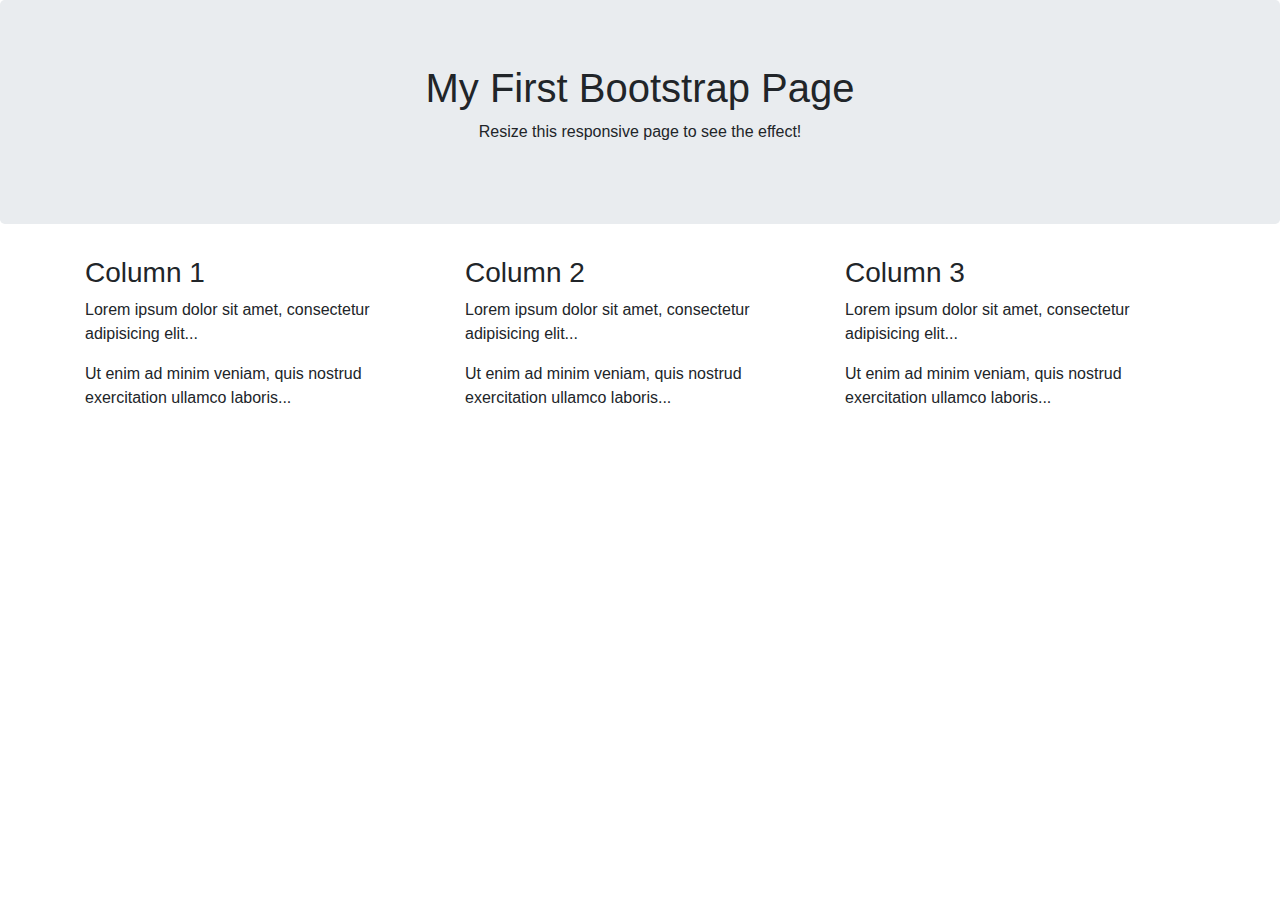
==== index.html @ c86adfaa "Inicializacija" ====
<!DOCTYPE html>
<html lang="en">
<head>
  <title>Bootstrap Example</title>
  <meta charset="utf-8">
  <meta name="viewport" content="width=device-width, initial-scale=1">
  <link rel="stylesheet" href="https://maxcdn.bootstrapcdn.com/bootstrap/4.3.1/css/bootstrap.min.css">
  <script src="https://ajax.googleapis.com/ajax/libs/jquery/3.3.1/jquery.min.js"></script>
  <script src="https://cdnjs.cloudflare.com/ajax/libs/popper.js/1.14.7/umd/popper.min.js"></script>
  <script src="https://maxcdn.bootstrapcdn.com/bootstrap/4.3.1/js/bootstrap.min.js"></script>
</head>
<body>

<div class="jumbotron text-center">
  <h1>My First Bootstrap Page</h1>
  <p>Resize this responsive page to see the effect!</p> 
</div>
  
<div class="container">
  <div class="row">
    <div class="col-sm-4">
      <h3>Column 1</h3>
      <p>Lorem ipsum dolor sit amet, consectetur adipisicing elit...</p>
      <p>Ut enim ad minim veniam, quis nostrud exercitation ullamco laboris...</p>
    </div>
    <div class="col-sm-4">
      <h3>Column 2</h3>
      <p>Lorem ipsum dolor sit amet, consectetur adipisicing elit...</p>
      <p>Ut enim ad minim veniam, quis nostrud exercitation ullamco laboris...</p>
    </div>
    <div class="col-sm-4">
      <h3>Column 3</h3>        
      <p>Lorem ipsum dolor sit amet, consectetur adipisicing elit...</p>
      <p>Ut enim ad minim veniam, quis nostrud exercitation ullamco laboris...</p>
    </div>
  </div>
</div>

</body>
</html>
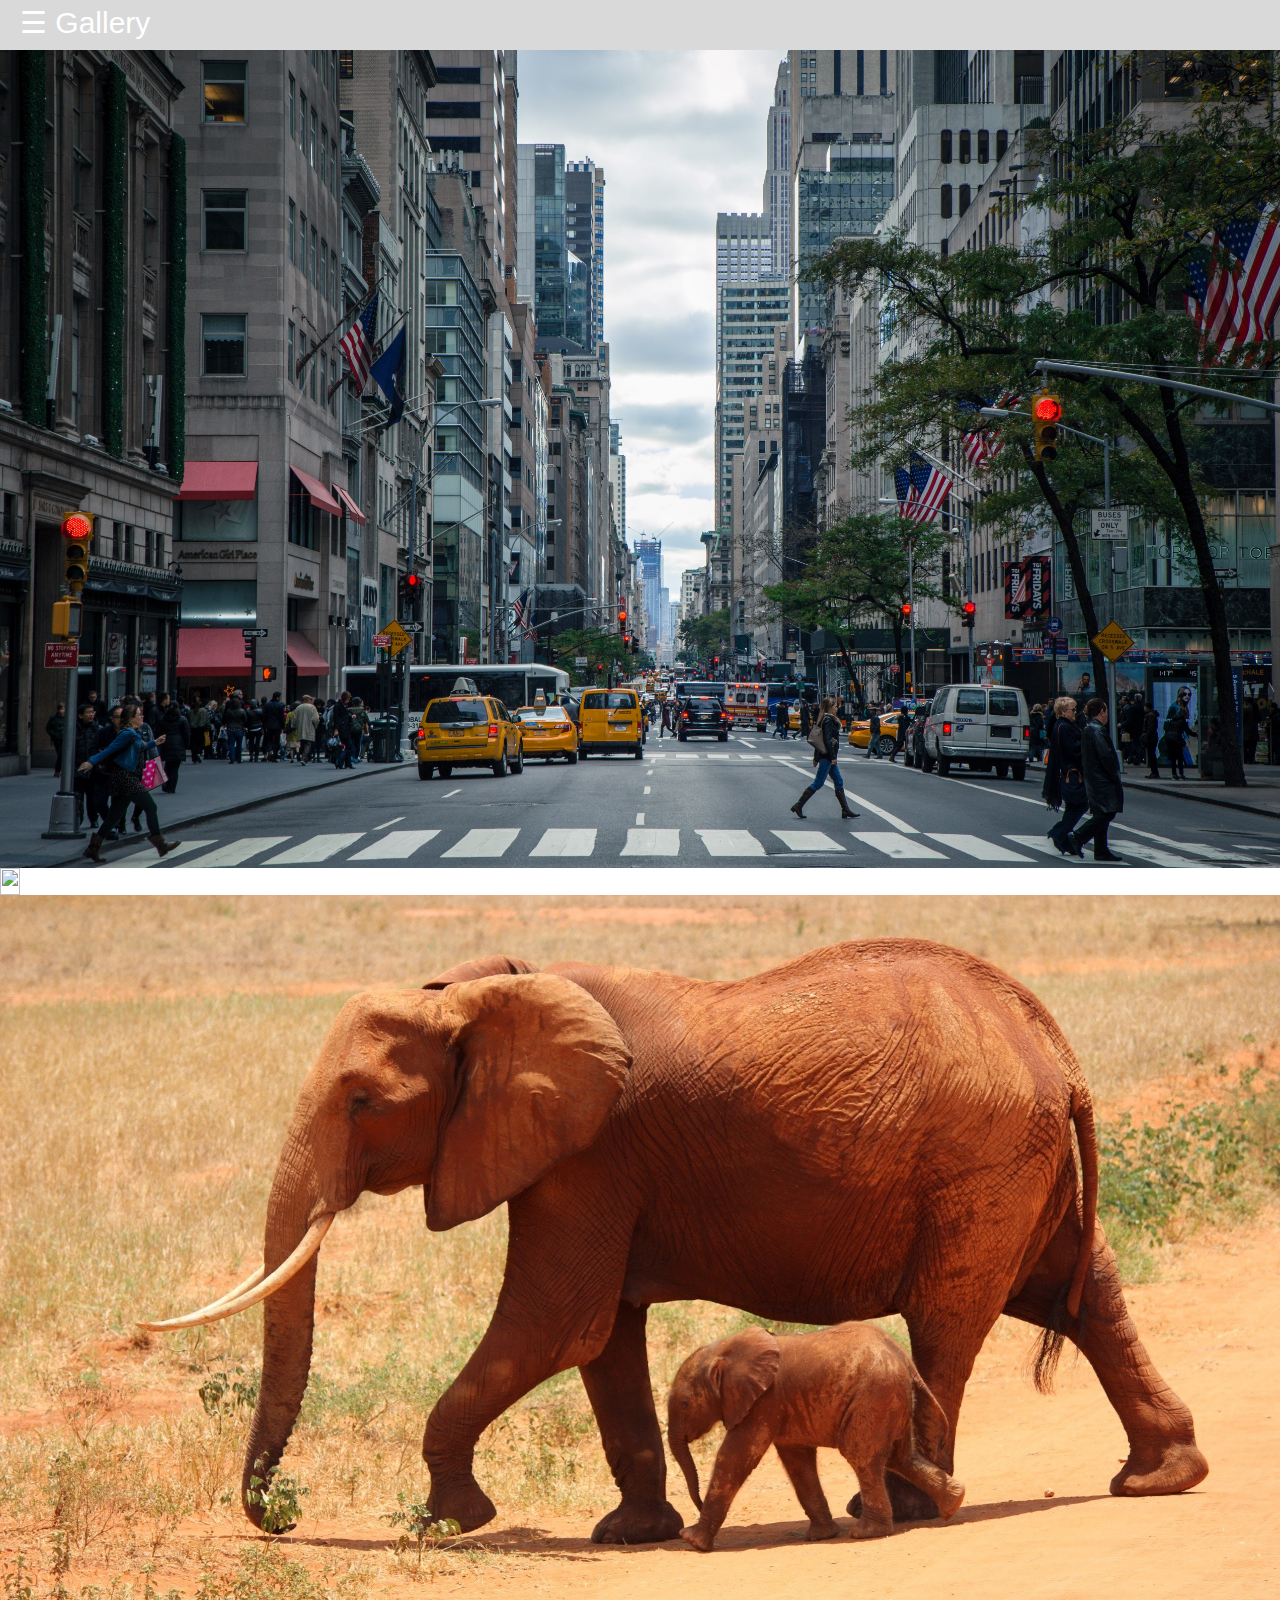
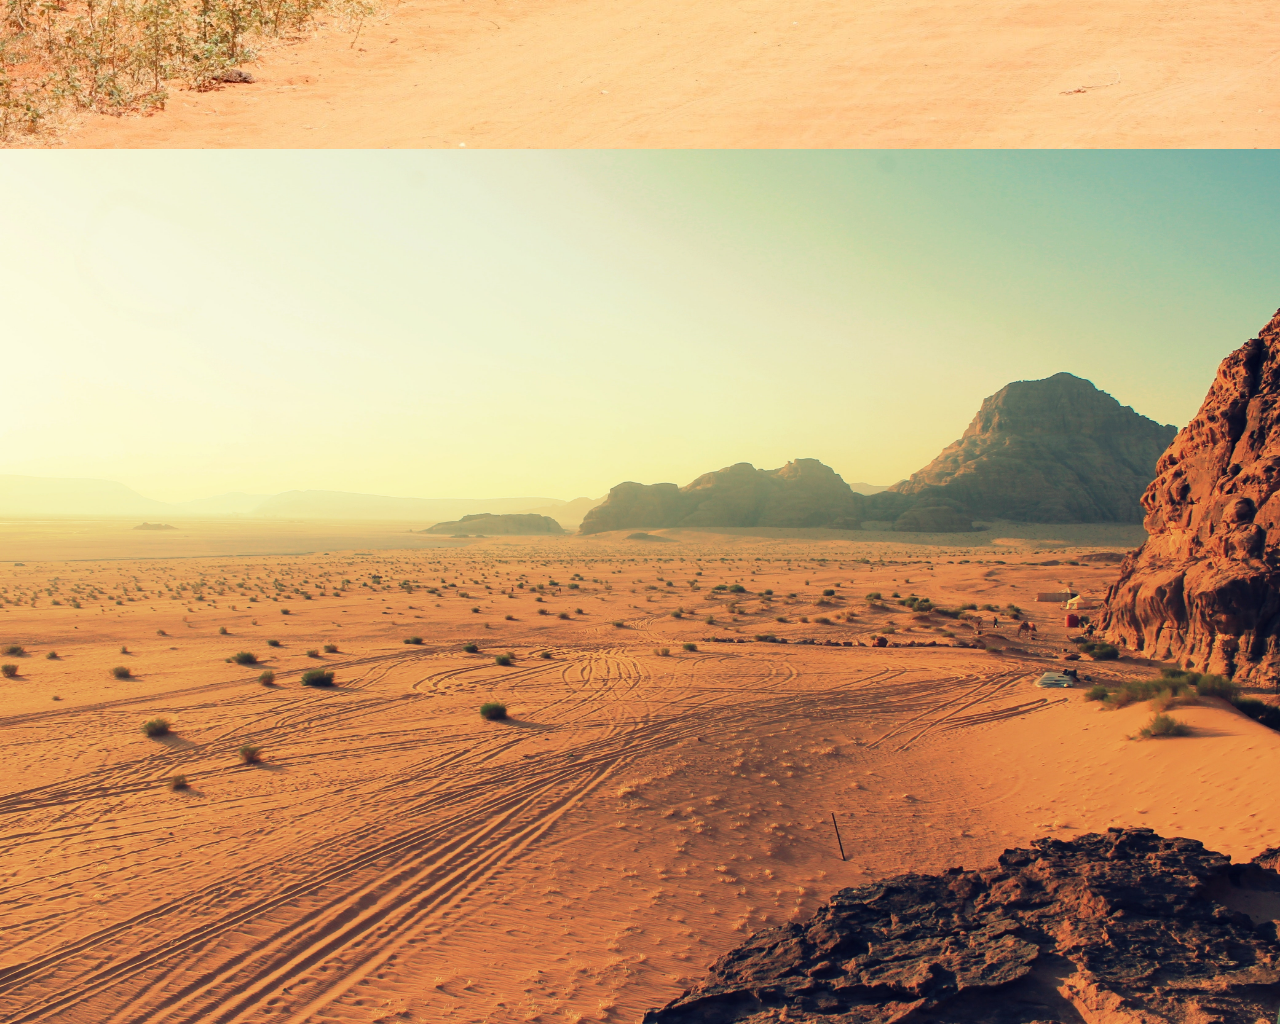
==== commit 99bc1386: "Zacetna stran narjena" ====
--- a/index.html
+++ b/index.html
@@ -2,39 +2,75 @@
 <html lang="en">
 <head>
   <title>Bootstrap Example</title>
+  <head>
   <meta charset="utf-8">
   <meta name="viewport" content="width=device-width, initial-scale=1">
   <link rel="stylesheet" href="https://maxcdn.bootstrapcdn.com/bootstrap/4.3.1/css/bootstrap.min.css">
+  <link rel="stylesheet" type="text/css" href="mystyle.css">
   <script src="https://ajax.googleapis.com/ajax/libs/jquery/3.3.1/jquery.min.js"></script>
   <script src="https://cdnjs.cloudflare.com/ajax/libs/popper.js/1.14.7/umd/popper.min.js"></script>
   <script src="https://maxcdn.bootstrapcdn.com/bootstrap/4.3.1/js/bootstrap.min.js"></script>
+  <link rel="stylesheet" href="https://cdnjs.cloudflare.com/ajax/libs/font-awesome/4.7.0/css/font-awesome.min.css">
 </head>
 <body>
-
-<div class="jumbotron text-center">
-  <h1>My First Bootstrap Page</h1>
-  <p>Resize this responsive page to see the effect!</p> 
-</div>
-  
-<div class="container">
-  <div class="row">
-    <div class="col-sm-4">
-      <h3>Column 1</h3>
-      <p>Lorem ipsum dolor sit amet, consectetur adipisicing elit...</p>
-      <p>Ut enim ad minim veniam, quis nostrud exercitation ullamco laboris...</p>
-    </div>
-    <div class="col-sm-4">
-      <h3>Column 2</h3>
-      <p>Lorem ipsum dolor sit amet, consectetur adipisicing elit...</p>
-      <p>Ut enim ad minim veniam, quis nostrud exercitation ullamco laboris...</p>
-    </div>
-    <div class="col-sm-4">
-      <h3>Column 3</h3>        
-      <p>Lorem ipsum dolor sit amet, consectetur adipisicing elit...</p>
-      <p>Ut enim ad minim veniam, quis nostrud exercitation ullamco laboris...</p>
-    </div>
+<div id="myNav" class="overlay">
+  <a href="javascript:void(0)" class="closebtn" onclick="closeNav()">&times;</a>
+  <div class="overlay-content">
+    <a href="cities.html">Citites</a>
+    <a href="travel.html">Travel</a>
+    <a href="animals.html">Animals</a>
+    <a href="deserts.html">Deserts</a>
   </div>
 </div>
 
+
+
+
+<script>
+function openNav() {
+  document.getElementById("myNav").style.width = "30%";
+}
+
+function closeNav() {
+  document.getElementById("myNav").style.width = "0%";
+}
+
+$(window).scroll(function () {
+    if ($(window).scrollTop() >= 0) {
+        $('#scroller').css('top', $(window).scrollTop());
+    }
+}
+);
+</script>
+
+<div id="scroller">
+		<span style="font-size:30px;cursor:pointer;color:white;padding-left:20px" onclick="openNav()">&#9776; Gallery</span>
+</div>
+
+<div class="container-fluid">
+  <div class="row">
+  	<a href="cities.html">
+      <img class="img-scale" src="images/cities/city1.jpg"></img>
+    </a>
+  </div>
+   <div class="row">
+   	<a href="travel.html">
+      <img class="img-scale" src="images/travel/travel4.jpg"></img>   
+    </a>
+  </div>
+  <div class="row">
+  	<a href="animals.html">
+      <img class="img-scale" src="images/animals/animal5.jpg"></img>   
+    </a>
+  </div>
+  <div class="row">
+  	<a href="deserts.html">
+      <img class="img-scale" src="images/deserts/desert2.jpg"></img>   
+    </a>
+  </div>
+</div>
+
+
+
 </body>
 </html>
--- a/mystyle.css
+++ b/mystyle.css
@@ -0,0 +1,136 @@
+.padding-0 {
+    padding-right: 0;
+    padding-left: 0;
+}
+
+.nomargin {
+	margin: 0px 0px;
+}
+
+.img-scale {
+	display: block;
+	width: 100%;
+	height: 100%;
+}
+
+.carousel-inner > .item > img, .carousel-inner > .item > a > img {
+    width: 100%;
+}
+.section-box-eleven {
+        background: radial-gradient(#6e6e6e,#2f2f2f);
+        background: -webkit-radial-gradient(#6e6e6e,#2f2f2f);
+        background: -moz-radial-gradient(#6e6e6e,#2f2f2f);
+        color: #fff;
+        position: relative;
+        overflow: hidden;
+    }
+
+.section-box-eleven figure {
+    position: absolute;
+    width: 100%;
+    height: 35%;
+    bottom: -55%;
+    transition: ease-in-out .33s;
+    background-color: #659DBD;
+    border-top: 1px solid #fff;
+}
+
+.section-box-eleven:hover figure {
+    bottom: -10%;
+}
+
+.section-box-eleven img {
+    height: 100%;
+}
+
+.square {
+	height: 100%;
+	width: 100%;
+	background-color: #659DBD;
+}
+
+body {
+  font-family: 'Lato', sans-serif;
+  top: 0;
+  position: relative;
+}
+
+.overlay {
+  height: 100%;
+  width: 0;
+  position: fixed;
+  z-index: 1;
+  top: 0;
+  left: 0px;
+  background-color: rgb(255,255,255);
+  background-color: rgba(255,255,255, 1);
+  overflow-x: hidden;
+  transition: 0.5s;
+}
+
+.overlay-content {
+  position: relative;
+  top: 25%;
+  width: 100%;
+  text-align: center;
+  margin-top: 30px;
+}
+
+.overlay a {
+  padding: 8px;
+  text-decoration: none;
+  font-size: 26px;
+  color: #818181;
+  display: block;
+  transition: 0.3s;
+}
+
+.overlay a:hover, .overlay a:focus {
+  color: #f1f1f1;
+}
+
+.overlay .closebtn {
+  position: absolute;
+  top: 20px;
+  right: 45px;
+  font-size: 60px;
+}
+
+@media screen and (max-height: 450px) {
+  .overlay a {font-size: 20px}
+  .overlay .closebtn {
+  font-size: 40px;
+  top: 15px;
+  right: 35px;
+  }
+}
+
+#scroller {
+    position: relative;
+    top: 0;
+    width: 100%;
+    background: rgb(0, 0, 0, 0.15);
+    height: 50px;
+}
+
+.product-holder {
+    position: relative;
+    display: block;
+}
+
+.plus-image {
+    left: 50%;
+    top: 50%;
+    position: absolute;
+    margin-top: -25px;
+    margin-left: -25px;
+}
+
+.img-2 {
+  position: absolute;
+  width: 10%;
+  height: 5%;
+  top: 5%;
+  left: 50%;*/
+  /*transform: translate(-50%, -50%);*/
+}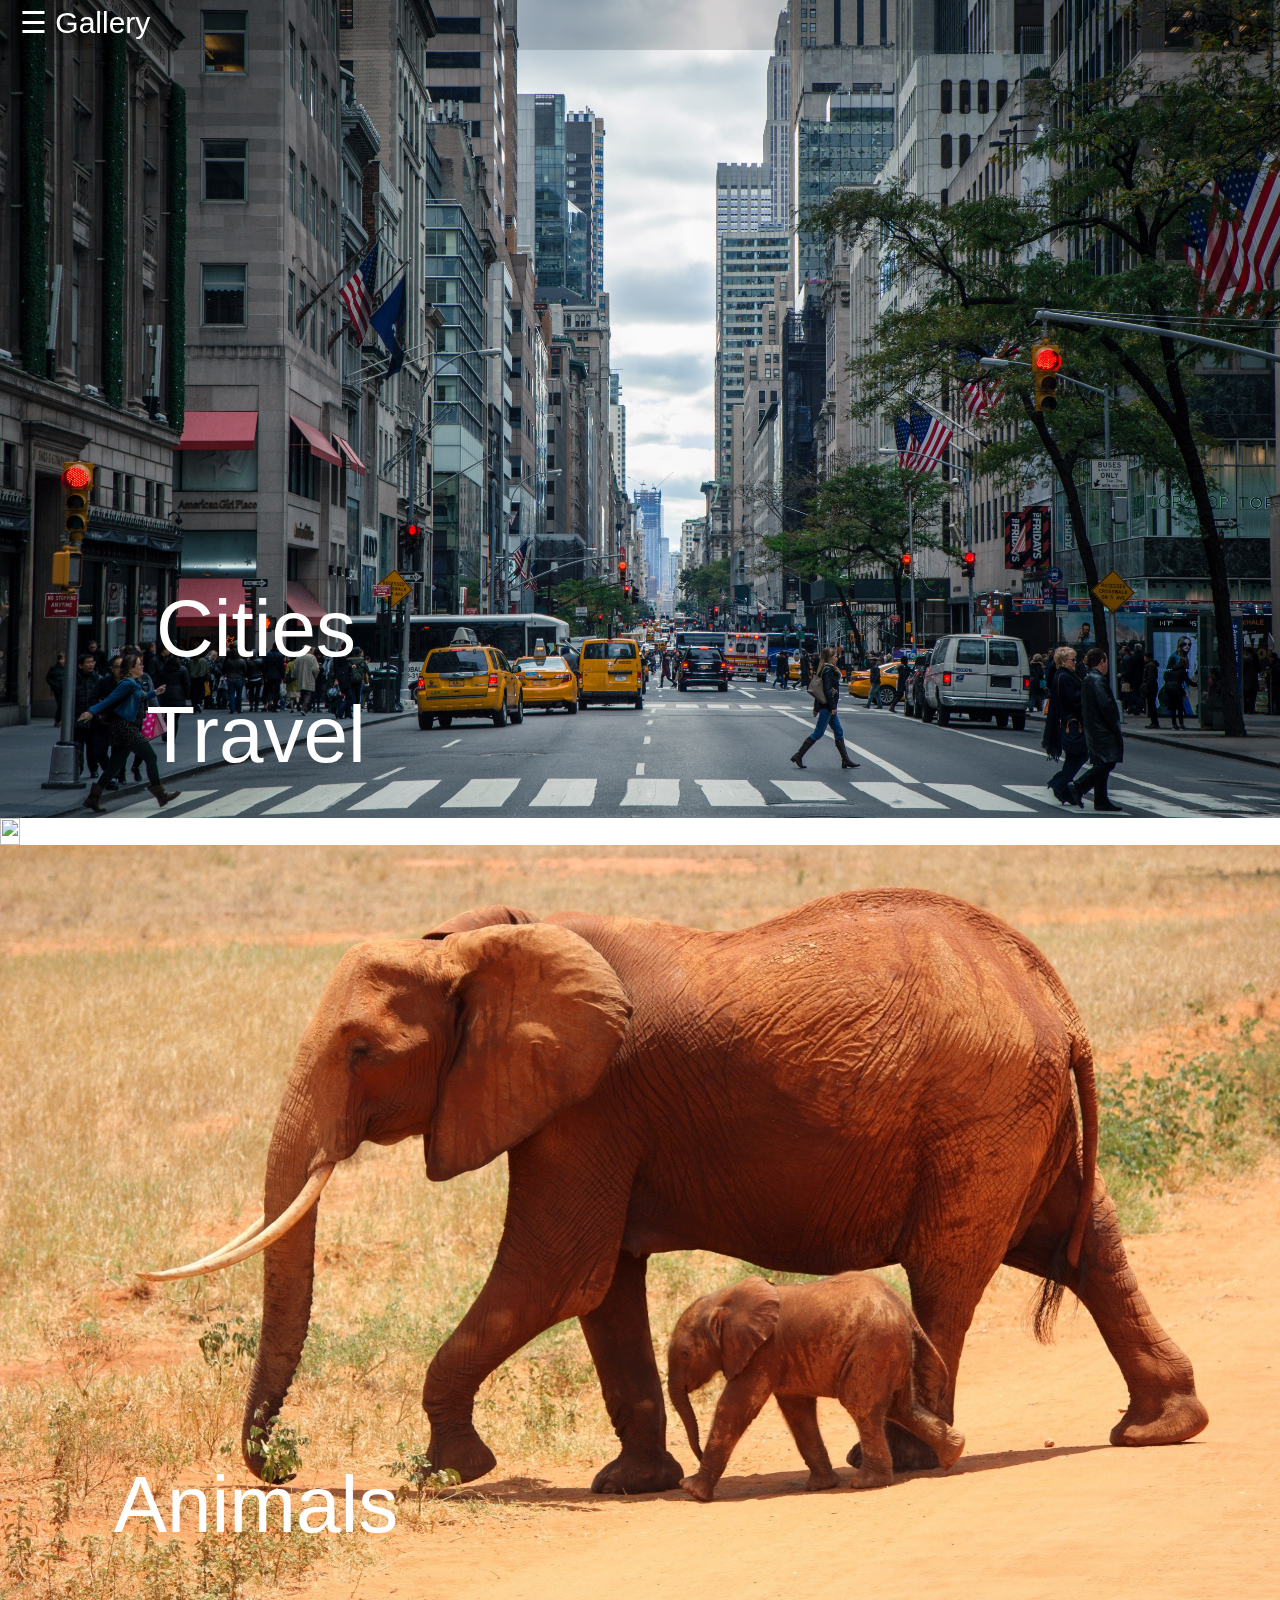
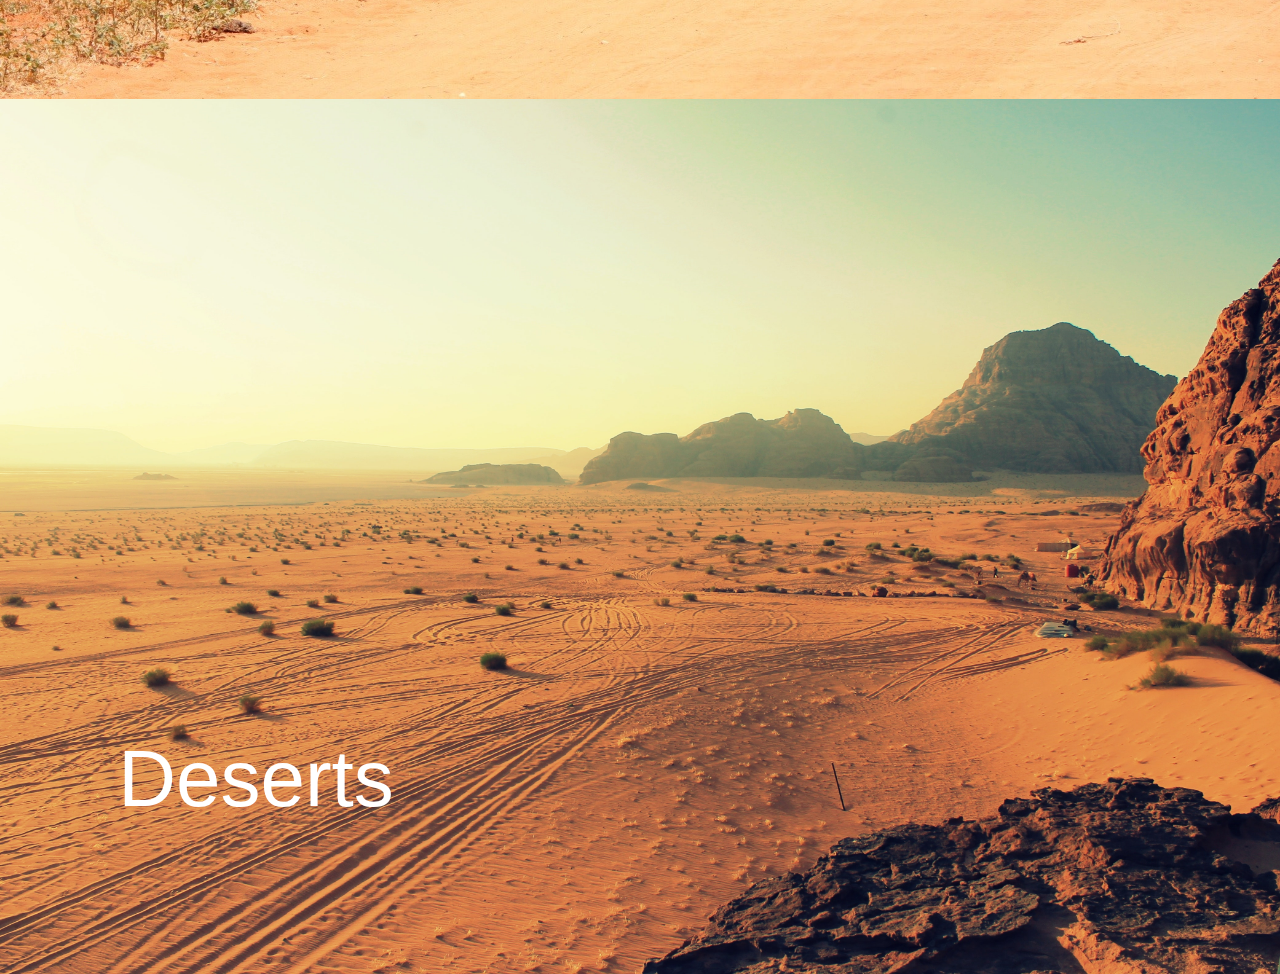
==== commit 78237bd7: "Popravljeni hrosci na index.html" ====
--- a/index.html
+++ b/index.html
@@ -1,7 +1,7 @@
 <!DOCTYPE html>
 <html lang="en">
 <head>
-  <title>Bootstrap Example</title>
+  <title>Photography</title>
   <head>
   <meta charset="utf-8">
   <meta name="viewport" content="width=device-width, initial-scale=1">
@@ -16,6 +16,8 @@
 <div id="myNav" class="overlay">
   <a href="javascript:void(0)" class="closebtn" onclick="closeNav()">&times;</a>
   <div class="overlay-content">
+  	<a href="index.html">Home</a>
+  	<a>________________</a>
     <a href="cities.html">Citites</a>
     <a href="travel.html">Travel</a>
     <a href="animals.html">Animals</a>
@@ -24,48 +26,48 @@
 </div>
 
 
-
+<div id="scroller">
+		<a style="font-size:30px;cursor:pointer;color:white;padding-left:20px" onclick="openNav()">&#9776; Gallery</a>
+</div>
 
 <script>
 function openNav() {
   document.getElementById("myNav").style.width = "30%";
+  $('#overlay, #overlay-back').fadeIn(500);
 }
 
 function closeNav() {
   document.getElementById("myNav").style.width = "0%";
+  $('#overlay, #overlay-back').fadeOut(500);
 }
 
-$(window).scroll(function () {
-    if ($(window).scrollTop() >= 0) {
-        $('#scroller').css('top', $(window).scrollTop());
-    }
-}
-);
 </script>
 
-<div id="scroller">
-		<span style="font-size:30px;cursor:pointer;color:white;padding-left:20px" onclick="openNav()">&#9776; Gallery</span>
-</div>
 
+<div id="overlay-back"></div>
 <div class="container-fluid">
-  <div class="row">
+  <div class="row container-placeholder">
   	<a href="cities.html">
       <img class="img-scale" src="images/cities/city1.jpg"></img>
+      <div class="bottom-centered"><h5>Cities</h5></div>
     </a>
   </div>
-   <div class="row">
+   <div class="row container-placeholder">
    	<a href="travel.html">
-      <img class="img-scale" src="images/travel/travel4.jpg"></img>   
+      <img class="img-scale" src="images/travel/travel4.jpg"></img>
+      <div class="bottom-centered"><h5>Travel</h5></div>   
     </a>
   </div>
-  <div class="row">
+  <div class="row container-placeholder">
   	<a href="animals.html">
       <img class="img-scale" src="images/animals/animal5.jpg"></img>   
+      <div class="bottom-centered"><h5>Animals</h5></div>
     </a>
   </div>
-  <div class="row">
+  <div class="row container-placeholder">
   	<a href="deserts.html">
       <img class="img-scale" src="images/deserts/desert2.jpg"></img>   
+      <div class="bottom-centered"><h5>Deserts</h5></div>
     </a>
   </div>
 </div>
--- a/mystyle.css
+++ b/mystyle.css
@@ -1,6 +1,8 @@
 .padding-0 {
     padding-right: 0;
     padding-left: 0;
+    padding-top: 0;
+    padding-bot: 0;
 }
 
 .nomargin {
@@ -53,6 +55,19 @@
   font-family: 'Lato', sans-serif;
   top: 0;
   position: relative;
+}
+
+#overlay-back {
+    position   : absolute;
+    top        : 0;
+    left       : 0;
+    width      : 100%;
+    height     : 100%;
+    background : #000;
+    opacity    : 0.6;
+    filter     : alpha(opacity=60);
+    z-index    : 5;
+    display    : none;
 }
 
 .overlay {
@@ -66,6 +81,7 @@
   background-color: rgba(255,255,255, 1);
   overflow-x: hidden;
   transition: 0.5s;
+  z-index: 20;
 }
 
 .overlay-content {
@@ -106,11 +122,12 @@
 }
 
 #scroller {
-    position: relative;
+    position: fixed;
     top: 0;
     width: 100%;
     background: rgb(0, 0, 0, 0.15);
     height: 50px;
+    z-index: 10;
 }
 
 .product-holder {
@@ -132,5 +149,56 @@
   height: 5%;
   top: 5%;
   left: 50%;*/
-  /*transform: translate(-50%, -50%);*/
+  transform: translate(-50%, -50%);
+}
+
+.post-content {
+    background: none repeat scroll 0 0 #FFFFFF;
+    opacity: 0.5;
+    top:0;
+    left:0;
+    position: absolute;
+}
+
+.bottom-centered {
+  position: absolute;
+  bottom: 10%;
+  left: 20%;
+  transform: translate(-50%, -50%);
+  color: white;
+  font-weight: bold;
+}
+
+.container-placeholder {
+  position: relative;
+  color: white;
+  text-align: center;
+}
+
+/* xs < 768 */
+@media screen and (max-width: 767px) {
+    h5 {
+        font-size: 2.3em;
+    }
+}
+
+/* sm */
+@media screen and (min-width: 768px) {
+    h5 {
+        font-size: 3em;
+    }
+}
+
+/* md */
+@media screen and (min-width: 992px) {
+    h5 {
+        font-size: 4em;
+    }
+}
+
+/* lg */
+@media screen and (min-width: 1200px) {
+    h5 {
+        font-size: 5em;
+    }
 }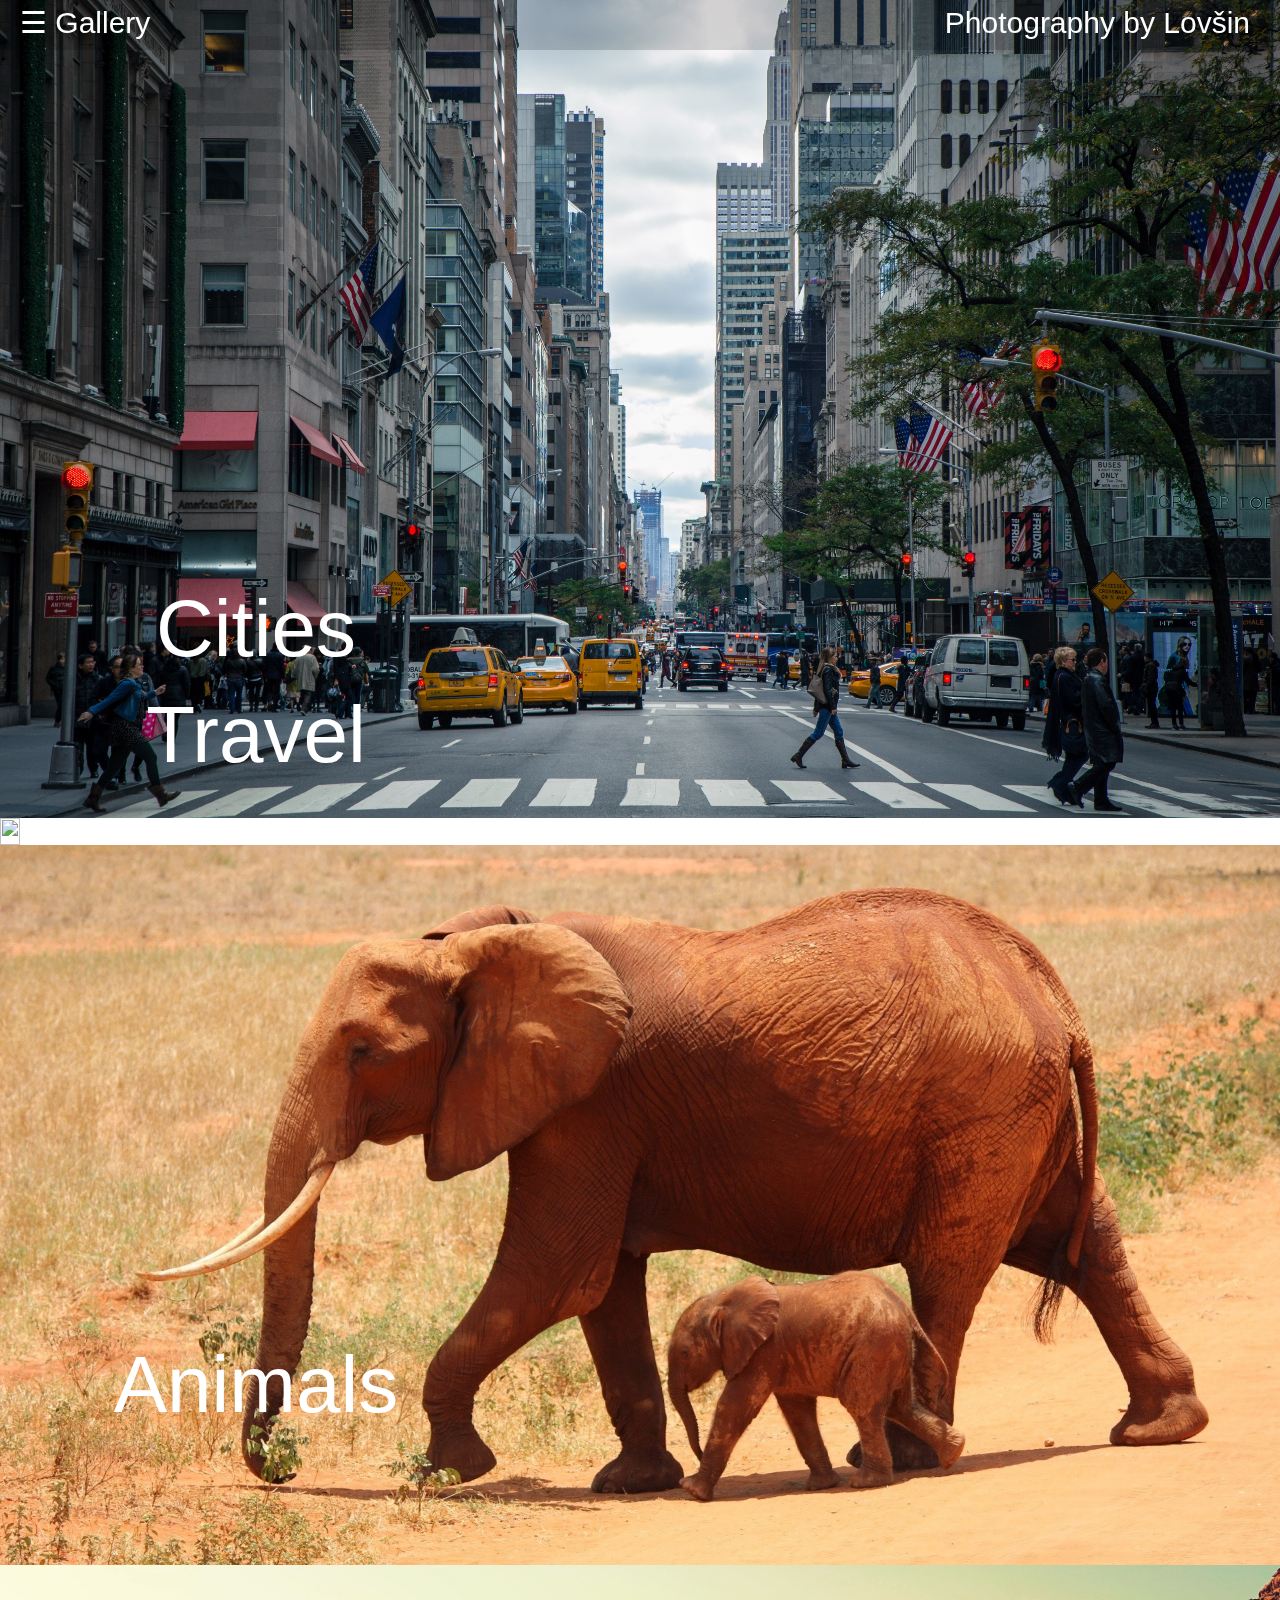
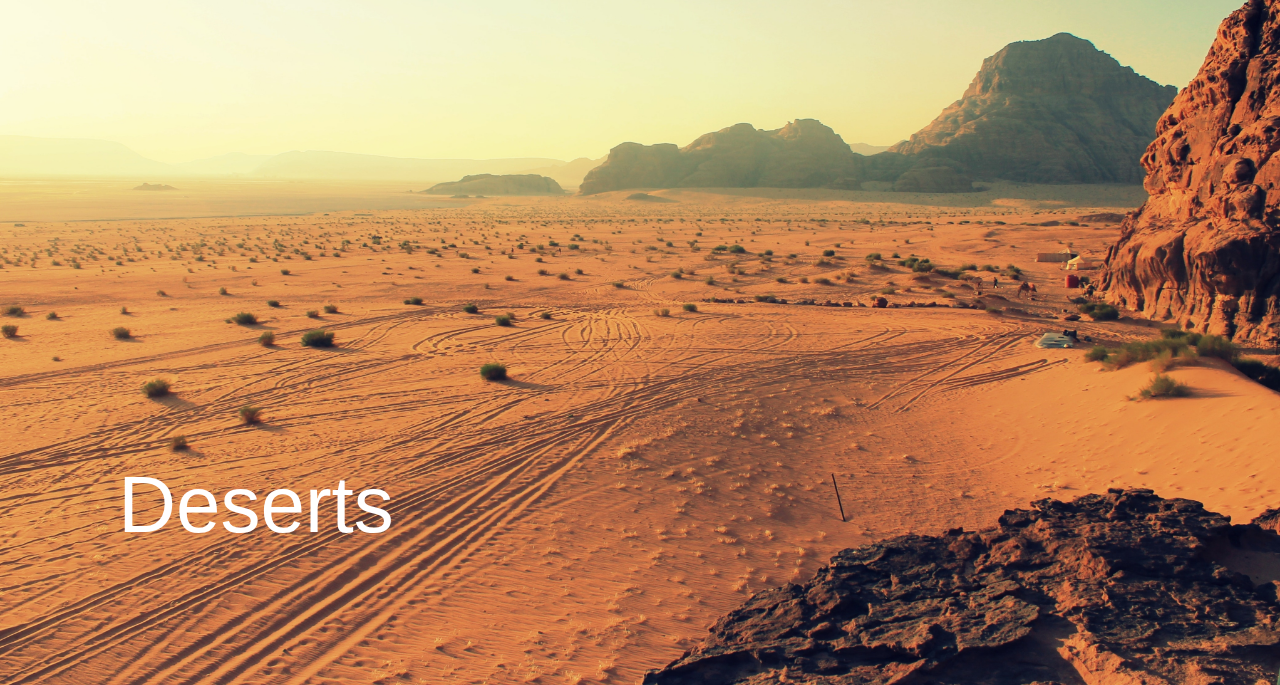
==== commit 613e54af: "Dodane malenkosti" ====
--- a/index.html
+++ b/index.html
@@ -1,7 +1,7 @@
 <!DOCTYPE html>
 <html lang="en">
 <head>
-  <title>Photography</title>
+  <title>Lovšingraphy</title>
   <head>
   <meta charset="utf-8">
   <meta name="viewport" content="width=device-width, initial-scale=1">
@@ -28,6 +28,7 @@
 
 <div id="scroller">
 		<a style="font-size:30px;cursor:pointer;color:white;padding-left:20px" onclick="openNav()">&#9776; Gallery</a>
+		<a id="author" style="right:30px;position:absolute;font-size:30px;color:white">Photography by Lovšin</a>
 </div>
 
 <script>
--- a/mystyle.css
+++ b/mystyle.css
@@ -18,6 +18,13 @@
 .carousel-inner > .item > img, .carousel-inner > .item > a > img {
     width: 100%;
 }
+
+@media only screen and (max-width: 700px) {
+    #author {
+        display: none;
+    }
+}
+
 .section-box-eleven {
         background: radial-gradient(#6e6e6e,#2f2f2f);
         background: -webkit-radial-gradient(#6e6e6e,#2f2f2f);
@@ -25,21 +32,48 @@
         color: #fff;
         position: relative;
         overflow: hidden;
+        z-index: 1;
     }
 
 .section-box-eleven figure {
     position: absolute;
     width: 100%;
-    height: 35%;
-    bottom: -55%;
+    height: 100%;
+    bottom: -150%;
     transition: ease-in-out .33s;
     background-color: #659DBD;
-    border-top: 1px solid #fff;
+    border-top: 0px solid #000;
+    z-index: 1;
 }
 
 .section-box-eleven:hover figure {
-    bottom: -10%;
-}
+    bottom: -20%;
+    z-index: 3;
+    font-family: "Helvetica";
+    padding-top: 5px;
+    padding-left: 100px;
+    padding-right: 100px;
+    text-align: center;
+}
+
+.overlay-symbol-up {
+  position: absolute;
+  width: 50%;
+  height: 10%;
+  transform: translate(100%, 750%);
+  color: #DDE5D3;
+  font-size: 30px;
+}
+
+.trolldiv {
+  position: absolute;
+  width: 100%;
+  height: 40%;
+  bottom: 0;
+  z-index: 2;
+  background: rgba(0,0,0,0);
+}
+
 
 .section-box-eleven img {
     height: 100%;
